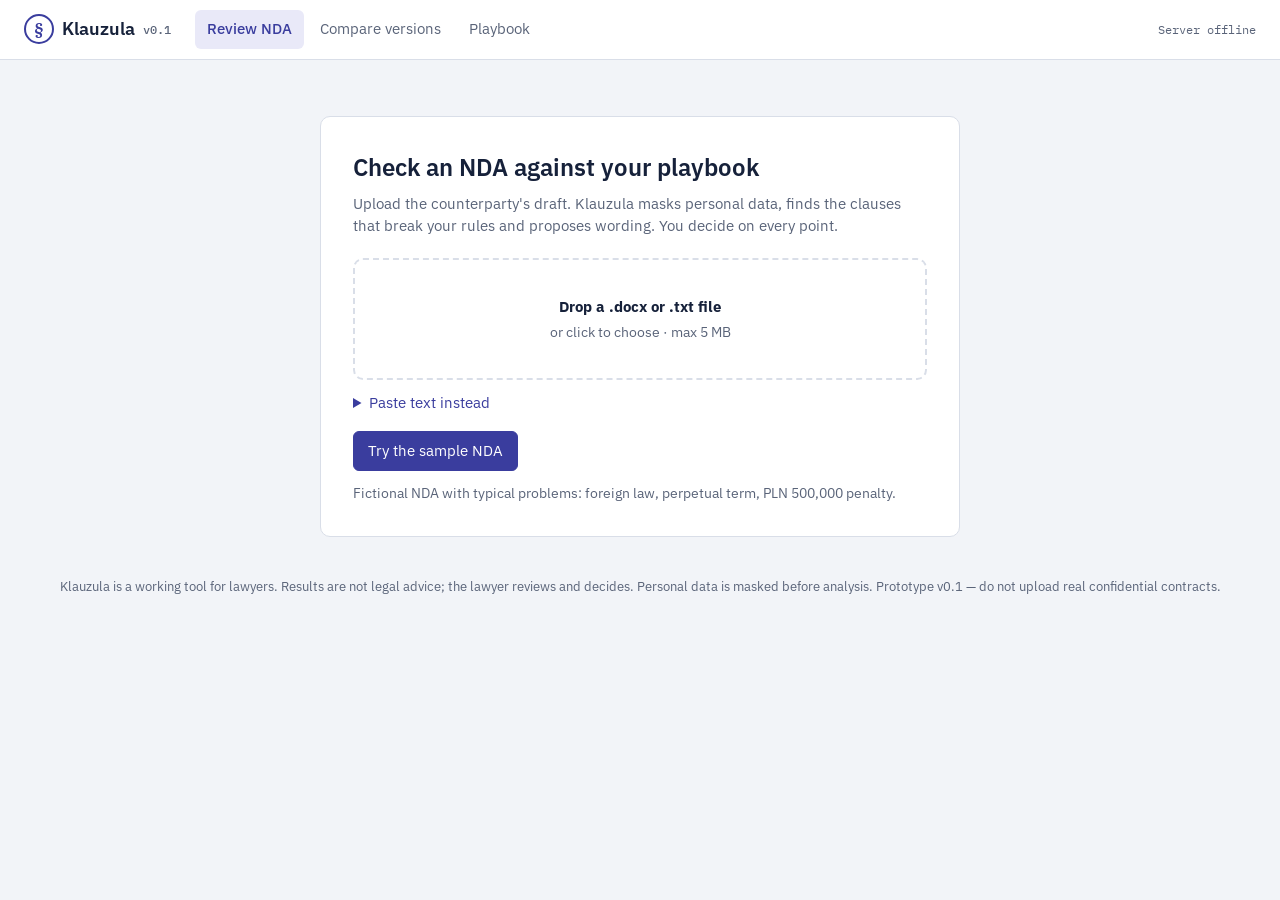
==== app/static/index.html @ 466006b3 "feat: add Klauzula v0.1 NDA review prototype - Python stdlib server (app/server.py), no packages nee" ====
<!doctype html>
<html lang="en">
<head>
  <meta charset="utf-8">
  <meta name="viewport" content="width=device-width, initial-scale=1">
  <title>Klauzula — NDA review</title>
  <link rel="preconnect" href="https://fonts.googleapis.com">
  <link rel="stylesheet" href="https://fonts.googleapis.com/css2?family=IBM+Plex+Mono:wght@400;500&family=IBM+Plex+Sans:wght@400;500;600&family=IBM+Plex+Serif:ital,wght@0,400;0,600;1,400&display=swap">
  <link rel="stylesheet" href="app.css">
</head>
<body>
  <header class="topbar">
    <div class="brand"><span class="mark" aria-hidden="true">§</span> Klauzula <span class="ver">v0.1</span></div>
    <nav class="tabs" role="tablist">
      <button role="tab" id="tab-review" aria-selected="true" data-view="review">Review NDA</button>
      <button role="tab" id="tab-compare" aria-selected="false" data-view="compare">Compare versions</button>
      <button role="tab" id="tab-playbook" aria-selected="false" data-view="playbook">Playbook</button>
    </nav>
    <span class="mode" id="mode-badge">…</span>
  </header>

  <main>
    <!-- 1. Review -->
    <section class="view" id="view-review">
      <div class="intake" id="intake">
        <div class="intake-card">
          <h1>Check an NDA against your playbook</h1>
          <p class="lead">Upload the counterparty's draft. Klauzula masks personal data, finds the clauses that break your rules and proposes wording. You decide on every point.</p>
          <label class="drop" id="drop" for="file-input">
            <input type="file" id="file-input" accept=".docx,.txt,.md">
            <strong>Drop a .docx or .txt file</strong>
            <span>or click to choose · max 5 MB</span>
          </label>
          <details>
            <summary>Paste text instead</summary>
            <textarea id="paste" rows="8" placeholder="Paste the NDA text here…"></textarea>
            <button class="btn" id="paste-run">Check pasted text</button>
          </details>
          <div class="row">
            <button class="btn primary" id="sample-run">Try the sample NDA</button>
            <span class="hint">Fictional NDA with typical problems: foreign law, perpetual term, PLN 500,000 penalty.</span>
          </div>
          <p class="error" id="review-error" hidden></p>
        </div>
      </div>

      <div class="workspace" id="workspace" hidden>
        <div class="summary">
          <div>
            <div class="eyebrow" id="sum-file">contract</div>
            <div class="chips" id="sum-chips"></div>
          </div>
          <div class="summary-meta" id="sum-meta"></div>
          <div class="actions">
            <button class="btn" id="new-review">New review</button>
            <button class="btn" data-export="md">Export .md</button>
            <button class="btn primary" data-export="doc">Export for Word</button>
          </div>
        </div>
        <div class="panes">
          <article class="doc" id="doc" aria-label="Contract text"></article>
          <aside class="findings" id="findings" aria-label="Findings"></aside>
        </div>
      </div>
    </section>

    <!-- 2. Compare -->
    <section class="view" id="view-compare" hidden>
      <div class="compare-inputs">
        <div>
          <label for="old-text">Version A — what we sent</label>
          <textarea id="old-text" rows="10" placeholder="Paste version A…"></textarea>
        </div>
        <div>
          <label for="new-text">Version B — what came back</label>
          <textarea id="new-text" rows="10" placeholder="Paste version B…"></textarea>
        </div>
      </div>
      <div class="row">
        <button class="btn primary" id="compare-run">Compare</button>
        <button class="btn" id="compare-sample">Load sample versions</button>
        <span class="hint">Shows what changed and whether the change created or removed a risk.</span>
      </div>
      <p class="error" id="compare-error" hidden></p>
      <div id="compare-result"></div>
    </section>

    <!-- 3. Playbook -->
    <section class="view" id="view-playbook" hidden>
      <div class="pb-head">
        <h1 id="pb-title">Playbook</h1>
        <p class="hint" id="pb-status"></p>
      </div>
      <div class="table-wrap"><table class="pb" id="pb-table"></table></div>
    </section>
  </main>

  <footer class="disclaimer">
    Klauzula is a working tool for lawyers. Results are not legal advice; the lawyer reviews and decides. Personal data is masked before analysis. Prototype v0.1 — do not upload real confidential contracts.
  </footer>
  <script src="app.js"></script>
</body>
</html>
---- app/static/app.css ----
/* Klauzula — visual style v0.1 (see docs/08_design.md)
   Layout: a lawyer's desk — contract on the left, findings on the right. */
:root {
  --ink: #16213a;        /* text, top bar */
  --paper: #f2f4f8;      /* page background, cool */
  --sheet: #ffffff;      /* contract sheet, cards */
  --line: #d9dee8;
  --muted: #5a6479;
  --stamp: #3a3d9e;      /* accent: stamp-ink violet-blue */
  --stamp-soft: #e9e9f8;
  --risk: #b42318;  --risk-soft: #fdecea;
  --review: #a15c07; --review-soft: #fdf3e2;
  --ok: #1e7a4f;    --ok-soft: #e6f4ec;
  --ins: #dff3e7; --del: #fbe3e1;
  --font-ui: "IBM Plex Sans", "Segoe UI", system-ui, sans-serif;
  --font-doc: "IBM Plex Serif", Georgia, "Times New Roman", serif;
  --font-mono: "IBM Plex Mono", ui-monospace, Menlo, monospace;
  --radius: 6px;
}
@media (prefers-color-scheme: dark) {
  :root {
    --ink: #e6e9f2; --paper: #11151f; --sheet: #1a2030; --line: #2e3648; --muted: #9aa3b8;
    --stamp: #9fa3ff; --stamp-soft: #262a52;
    --risk: #ff8a80; --risk-soft: #3a1d1d; --review: #f5b759; --review-soft: #3a2c14;
    --ok: #6fd3a0; --ok-soft: #15301f; --ins: #17351f; --del: #3d1c1c;
    color-scheme: dark;
  }
}
* { box-sizing: border-box; }
body { margin: 0; font: 15px/1.5 var(--font-ui); color: var(--ink); background: var(--paper); }
[hidden] { display: none !important; }
h1 { font-size: 1.5rem; font-weight: 600; margin: 0 0 .5rem; text-wrap: balance; }
button { font: inherit; }
:focus-visible { outline: 2px solid var(--stamp); outline-offset: 2px; }

.topbar { display: flex; align-items: center; gap: 24px; padding: 10px 24px; background: var(--sheet); border-bottom: 1px solid var(--line); flex-wrap: wrap; }
.brand { font-weight: 600; font-size: 1.1rem; display: flex; align-items: center; gap: 8px; }
.mark { display: inline-grid; place-items: center; width: 30px; height: 30px; border-radius: 50%; border: 2px solid var(--stamp); color: var(--stamp); font-family: var(--font-doc); font-size: 1.05rem; }
.ver { font: 500 .75rem var(--font-mono); color: var(--muted); }
.tabs { display: flex; gap: 4px; flex: 1; }
.tabs button { background: none; border: 0; padding: 8px 12px; border-radius: var(--radius); color: var(--muted); cursor: pointer; }
.tabs button[aria-selected="true"] { color: var(--stamp); background: var(--stamp-soft); font-weight: 500; }
.mode { font: .78rem var(--font-mono); color: var(--muted); }

main { padding: 24px; max-width: 1400px; margin: 0 auto; }
.btn { border: 1px solid var(--line); background: var(--sheet); color: var(--ink); padding: 8px 14px; border-radius: var(--radius); cursor: pointer; }
.btn:hover { border-color: var(--stamp); }
.btn.primary { background: var(--stamp); border-color: var(--stamp); color: var(--sheet); }
.row { display: flex; gap: 12px; align-items: center; flex-wrap: wrap; margin-top: 16px; }
.hint { color: var(--muted); font-size: .85rem; }
.error { color: var(--risk); }
.eyebrow { font: 500 .75rem var(--font-mono); letter-spacing: .04em; text-transform: uppercase; color: var(--muted); }

/* Intake */
.intake { display: grid; place-items: start center; padding-top: 32px; }
.intake-card { max-width: 640px; width: 100%; background: var(--sheet); border: 1px solid var(--line); border-radius: 10px; padding: 32px; }
.lead { color: var(--muted); margin-top: 0; }
.drop { display: grid; gap: 4px; place-items: center; padding: 36px 16px; border: 2px dashed var(--line); border-radius: 10px; cursor: pointer; text-align: center; margin: 20px 0 12px; }
.drop:hover, .drop.over { border-color: var(--stamp); background: var(--stamp-soft); }
.drop input { position: absolute; opacity: 0; width: 1px; height: 1px; }
.drop span { color: var(--muted); font-size: .85rem; }
details summary { cursor: pointer; color: var(--stamp); }
textarea { width: 100%; font: .9rem/1.5 var(--font-doc); padding: 10px; border: 1px solid var(--line); border-radius: var(--radius); background: var(--sheet); color: var(--ink); margin: 8px 0; }

/* Workspace */
.summary { display: flex; gap: 24px; align-items: center; flex-wrap: wrap; background: var(--sheet); border: 1px solid var(--line); border-radius: 10px; padding: 14px 18px; margin-bottom: 16px; }
.summary-meta { color: var(--muted); font-size: .85rem; flex: 1; min-width: 200px; }
.actions { display: flex; gap: 8px; flex-wrap: wrap; }
.chips { display: flex; gap: 8px; margin-top: 4px; flex-wrap: wrap; }
.chip { font-size: .8rem; font-weight: 500; padding: 2px 10px; border-radius: 999px; font-variant-numeric: tabular-nums; }
.chip.risk { background: var(--risk-soft); color: var(--risk); }
.chip.review { background: var(--review-soft); color: var(--review); }
.chip.ok { background: var(--ok-soft); color: var(--ok); }
.panes { display: grid; grid-template-columns: minmax(0, 1.1fr) minmax(0, 1fr); gap: 16px; align-items: start; }
@media (max-width: 900px) { .panes, .compare-inputs { grid-template-columns: 1fr !important; } }

.doc { background: var(--sheet); border: 1px solid var(--line); border-radius: 4px; padding: 32px 40px; font-family: var(--font-doc); max-height: calc(100vh - 220px); overflow: auto; }
.clause { padding: 6px 10px; margin: 0 -10px 10px; border-left: 3px solid transparent; border-radius: 2px; }
.clause h3 { font: 600 .98rem var(--font-doc); margin: 0 0 4px; }
.clause p { margin: 0; white-space: pre-wrap; }
.clause.risk { border-left-color: var(--risk); background: var(--risk-soft); }
.clause.review { border-left-color: var(--review); background: var(--review-soft); }
.clause.active { outline: 2px solid var(--stamp); }
.ref { font: .75rem var(--font-mono); color: var(--muted); margin-right: 6px; }
mark.pii { background: var(--stamp-soft); color: var(--stamp); font: .8rem var(--font-mono); padding: 0 3px; border-radius: 3px; }

.findings { display: grid; gap: 10px; max-height: calc(100vh - 220px); overflow: auto; padding-right: 4px; }
.finding { background: var(--sheet); border: 1px solid var(--line); border-left: 4px solid var(--line); border-radius: var(--radius); padding: 12px 14px; }
.finding.risk { border-left-color: var(--risk); }
.finding.review { border-left-color: var(--review); }
.finding.ok { border-left-color: var(--ok); }
.finding header { display: flex; gap: 8px; align-items: baseline; justify-content: space-between; cursor: pointer; }
.finding h4 { margin: 0; font-size: .95rem; font-weight: 600; }
.finding .meta { font: .75rem var(--font-mono); color: var(--muted); white-space: nowrap; }
.finding blockquote { margin: 8px 0; padding-left: 10px; border-left: 2px solid var(--line); font: italic .88rem var(--font-doc); color: var(--muted); }
.finding .why { margin: 6px 0; font-size: .9rem; }
.finding .std { font-size: .8rem; color: var(--muted); }
.finding textarea { font-size: .85rem; }
.finding .decide { display: flex; gap: 8px; flex-wrap: wrap; align-items: center; }
.finding.accepted { box-shadow: inset 0 0 0 1px var(--ok); }
.finding.rejected { opacity: .7; }
.decision { font-size: .8rem; font-weight: 500; }
.ok-group summary { color: var(--muted); padding: 6px 0; }

/* Compare */
.compare-inputs { display: grid; grid-template-columns: 1fr 1fr; gap: 16px; }
.compare-inputs label { font-weight: 500; }
.risk-changes { display: grid; gap: 8px; margin: 20px 0; }
.rc { display: flex; gap: 10px; align-items: baseline; padding: 10px 14px; border-radius: var(--radius); background: var(--sheet); border: 1px solid var(--line); }
.rc.new_risk { border-left: 4px solid var(--risk); }
.rc.resolved { border-left: 4px solid var(--ok); }
.rc strong { white-space: nowrap; }
.diff { background: var(--sheet); border: 1px solid var(--line); border-radius: 4px; padding: 24px 32px; font-family: var(--font-doc); }
.diff .clause { border-left-color: var(--line); }
.diff .tag { font: .7rem var(--font-mono); text-transform: uppercase; letter-spacing: .04em; color: var(--muted); margin-left: 6px; }
ins { background: var(--ins); text-decoration: none; }
del { background: var(--del); }

/* Playbook */
.table-wrap { overflow-x: auto; background: var(--sheet); border: 1px solid var(--line); border-radius: 10px; }
table.pb { border-collapse: collapse; width: 100%; font-size: .88rem; }
.pb th, .pb td { text-align: left; vertical-align: top; padding: 10px 12px; border-bottom: 1px solid var(--line); }
.pb th { font-weight: 600; background: var(--paper); }
.pb td:first-child { font-family: var(--font-mono); white-space: nowrap; }
.pb td.edit { font-family: var(--font-doc); }

.disclaimer { text-align: center; color: var(--muted); font-size: .8rem; padding: 16px 24px 28px; }
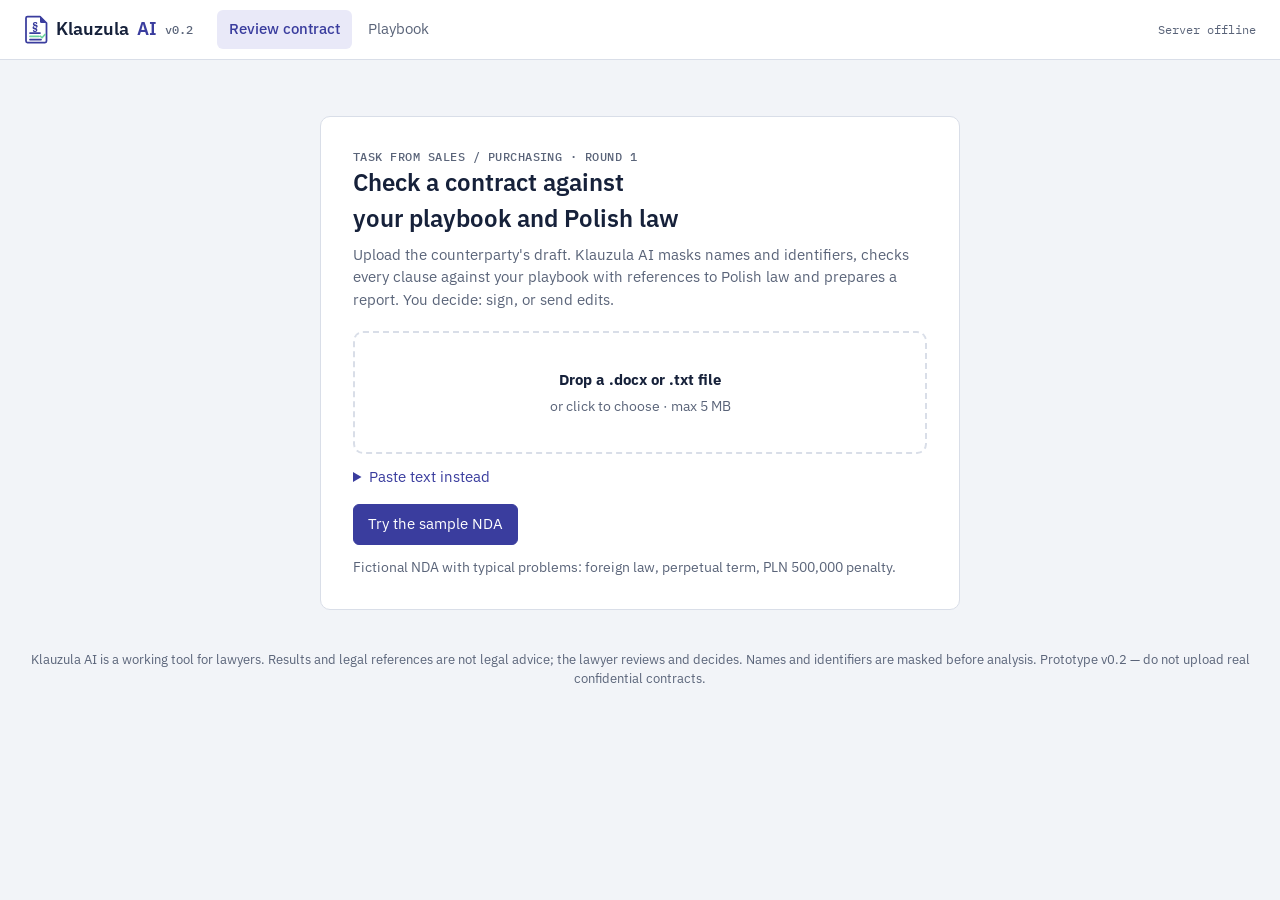
==== commit f6415417: "feat: add Klauzula AI v0.2 skeleton aligned with TO-BE process - Mask people's names after cue words" ====
--- a/app/static/index.html
+++ b/app/static/index.html
@@ -3,29 +3,39 @@
 <head>
   <meta charset="utf-8">
   <meta name="viewport" content="width=device-width, initial-scale=1">
-  <title>Klauzula — NDA review</title>
+  <title>Klauzula AI — contract review</title>
+  <link rel="icon" href="favicon.svg" type="image/svg+xml">
   <link rel="preconnect" href="https://fonts.googleapis.com">
   <link rel="stylesheet" href="https://fonts.googleapis.com/css2?family=IBM+Plex+Mono:wght@400;500&family=IBM+Plex+Sans:wght@400;500;600&family=IBM+Plex+Serif:ital,wght@0,400;0,600;1,400&display=swap">
   <link rel="stylesheet" href="app.css">
 </head>
 <body>
   <header class="topbar">
-    <div class="brand"><span class="mark" aria-hidden="true">§</span> Klauzula <span class="ver">v0.1</span></div>
+    <div class="brand">
+      <svg class="logo" viewBox="0 0 48 58" aria-hidden="true">
+        <path class="l-sheet" d="M7 3h25l13 13v36a3 3 0 0 1-3 3H7a3 3 0 0 1-3-3V6a3 3 0 0 1 3-3z"/>
+        <path class="l-fold" d="M32 3v10a3 3 0 0 0 3 3h10z"/>
+        <text x="21" y="29" text-anchor="middle">§</text>
+        <path class="l-line" d="M12 36h20M12 49h22"/>
+        <path class="l-ok" d="M12 42.5h18M33 42.5l3 3 6-6.5"/>
+      </svg>
+      Klauzula <span class="ai">AI</span> <span class="ver">v0.2</span>
+    </div>
     <nav class="tabs" role="tablist">
-      <button role="tab" id="tab-review" aria-selected="true" data-view="review">Review NDA</button>
-      <button role="tab" id="tab-compare" aria-selected="false" data-view="compare">Compare versions</button>
+      <button role="tab" id="tab-review" aria-selected="true" data-view="review">Review contract</button>
       <button role="tab" id="tab-playbook" aria-selected="false" data-view="playbook">Playbook</button>
     </nav>
     <span class="mode" id="mode-badge">…</span>
   </header>
 
   <main>
-    <!-- 1. Review -->
+    <!-- Review: round 1 intake, then the report with the lawyer's decision; new versions are next rounds -->
     <section class="view" id="view-review">
       <div class="intake" id="intake">
         <div class="intake-card">
-          <h1>Check an NDA against your playbook</h1>
-          <p class="lead">Upload the counterparty's draft. Klauzula masks personal data, finds the clauses that break your rules and proposes wording. You decide on every point.</p>
+          <div class="eyebrow">Task from sales / purchasing · round 1</div>
+          <h1>Check a contract against your playbook and Polish law</h1>
+          <p class="lead">Upload the counterparty's draft. Klauzula AI masks names and identifiers, checks every clause against your playbook with references to Polish law and prepares a report. You decide: sign, or send edits.</p>
           <label class="drop" id="drop" for="file-input">
             <input type="file" id="file-input" accept=".docx,.txt,.md">
             <strong>Drop a .docx or .txt file</strong>
@@ -33,7 +43,7 @@
           </label>
           <details>
             <summary>Paste text instead</summary>
-            <textarea id="paste" rows="8" placeholder="Paste the NDA text here…"></textarea>
+            <textarea id="paste" rows="8" placeholder="Paste the contract text here…"></textarea>
             <button class="btn" id="paste-run">Check pasted text</button>
           </details>
           <div class="row">
@@ -52,11 +62,36 @@
           </div>
           <div class="summary-meta" id="sum-meta"></div>
           <div class="actions">
-            <button class="btn" id="new-review">New review</button>
-            <button class="btn" data-export="md">Export .md</button>
-            <button class="btn primary" data-export="doc">Export for Word</button>
+            <button class="btn" id="new-review">New contract</button>
           </div>
         </div>
+
+        <div class="since" id="since" hidden></div>
+
+        <div class="decision-panel" id="decision-panel">
+          <div class="dp-q">
+            <div class="eyebrow">Your decision</div>
+            <strong id="dp-question">Any red flags?</strong>
+            <span class="hint" id="dp-hint"></span>
+          </div>
+          <div class="dp-actions">
+            <button class="btn verdict" data-verdict="sign">No — ready for signing</button>
+            <button class="btn verdict" data-verdict="edits">Yes — send edits to the counterparty</button>
+          </div>
+          <div class="dp-out" id="dp-out" hidden>
+            <p id="dp-result"></p>
+            <div class="actions">
+              <button class="btn" data-export="md">Report .md</button>
+              <button class="btn primary" data-export="doc">Report for Word</button>
+            </div>
+            <div class="next-round" id="next-round" hidden>
+              <span class="hint">Counterparty answered with a new version?</span>
+              <label class="btn" for="next-file"><input type="file" id="next-file" accept=".docx,.txt,.md" hidden>Upload new version</label>
+              <button class="btn" id="next-sample">Try sample version 2</button>
+            </div>
+          </div>
+        </div>
+
         <div class="panes">
           <article class="doc" id="doc" aria-label="Contract text"></article>
           <aside class="findings" id="findings" aria-label="Findings"></aside>
@@ -64,28 +99,7 @@
       </div>
     </section>
 
-    <!-- 2. Compare -->
-    <section class="view" id="view-compare" hidden>
-      <div class="compare-inputs">
-        <div>
-          <label for="old-text">Version A — what we sent</label>
-          <textarea id="old-text" rows="10" placeholder="Paste version A…"></textarea>
-        </div>
-        <div>
-          <label for="new-text">Version B — what came back</label>
-          <textarea id="new-text" rows="10" placeholder="Paste version B…"></textarea>
-        </div>
-      </div>
-      <div class="row">
-        <button class="btn primary" id="compare-run">Compare</button>
-        <button class="btn" id="compare-sample">Load sample versions</button>
-        <span class="hint">Shows what changed and whether the change created or removed a risk.</span>
-      </div>
-      <p class="error" id="compare-error" hidden></p>
-      <div id="compare-result"></div>
-    </section>
-
-    <!-- 3. Playbook -->
+    <!-- Playbook -->
     <section class="view" id="view-playbook" hidden>
       <div class="pb-head">
         <h1 id="pb-title">Playbook</h1>
@@ -96,7 +110,7 @@
   </main>
 
   <footer class="disclaimer">
-    Klauzula is a working tool for lawyers. Results are not legal advice; the lawyer reviews and decides. Personal data is masked before analysis. Prototype v0.1 — do not upload real confidential contracts.
+    Klauzula AI is a working tool for lawyers. Results and legal references are not legal advice; the lawyer reviews and decides. Names and identifiers are masked before analysis. Prototype v0.2 — do not upload real confidential contracts.
   </footer>
   <script src="app.js"></script>
 </body>
--- a/app/static/app.css
+++ b/app/static/app.css
@@ -1,4 +1,4 @@
-/* Klauzula — visual style v0.1 (see docs/08_design.md)
+/* Klauzula AI — visual style v0.2 (see docs/08_design.md)
    Layout: a lawyer's desk — contract on the left, findings on the right. */
 :root {
   --ink: #16213a;        /* text, top bar */
@@ -15,6 +15,7 @@
   --font-ui: "IBM Plex Sans", "Segoe UI", system-ui, sans-serif;
   --font-doc: "IBM Plex Serif", Georgia, "Times New Roman", serif;
   --font-mono: "IBM Plex Mono", ui-monospace, Menlo, monospace;
+  --brand-ok: #6fd3a0;   /* logo check mark */
   --radius: 6px;
 }
 @media (prefers-color-scheme: dark) {
@@ -35,7 +36,14 @@
 
 .topbar { display: flex; align-items: center; gap: 24px; padding: 10px 24px; background: var(--sheet); border-bottom: 1px solid var(--line); flex-wrap: wrap; }
 .brand { font-weight: 600; font-size: 1.1rem; display: flex; align-items: center; gap: 8px; }
-.mark { display: inline-grid; place-items: center; width: 30px; height: 30px; border-radius: 50%; border: 2px solid var(--stamp); color: var(--stamp); font-family: var(--font-doc); font-size: 1.05rem; }
+.logo { width: 24px; height: 29px; flex: none; }
+.logo .l-sheet { fill: var(--sheet); stroke: var(--stamp); stroke-width: 3.5; stroke-linejoin: round; }
+.logo .l-fold { fill: var(--stamp); }
+.logo text { fill: var(--stamp); font: 700 21px var(--font-doc); }
+.logo .l-line, .logo .l-ok { fill: none; stroke-width: 3.5; stroke-linecap: round; stroke-linejoin: round; }
+.logo .l-line { stroke: var(--stamp); }
+.logo .l-ok { stroke: var(--brand-ok); }
+.ai { color: var(--stamp); }
 .ver { font: 500 .75rem var(--font-mono); color: var(--muted); }
 .tabs { display: flex; gap: 4px; flex: 1; }
 .tabs button { background: none; border: 0; padding: 8px 12px; border-radius: var(--radius); color: var(--muted); cursor: pointer; }
@@ -72,7 +80,7 @@
 .chip.review { background: var(--review-soft); color: var(--review); }
 .chip.ok { background: var(--ok-soft); color: var(--ok); }
 .panes { display: grid; grid-template-columns: minmax(0, 1.1fr) minmax(0, 1fr); gap: 16px; align-items: start; }
-@media (max-width: 900px) { .panes, .compare-inputs { grid-template-columns: 1fr !important; } }
+@media (max-width: 900px) { .panes { grid-template-columns: 1fr !important; } }
 
 .doc { background: var(--sheet); border: 1px solid var(--line); border-radius: 4px; padding: 32px 40px; font-family: var(--font-doc); max-height: calc(100vh - 220px); overflow: auto; }
 .clause { padding: 6px 10px; margin: 0 -10px 10px; border-left: 3px solid transparent; border-radius: 2px; }
@@ -102,17 +110,25 @@
 .decision { font-size: .8rem; font-weight: 500; }
 .ok-group summary { color: var(--muted); padding: 6px 0; }
 
-/* Compare */
-.compare-inputs { display: grid; grid-template-columns: 1fr 1fr; gap: 16px; }
-.compare-inputs label { font-weight: 500; }
-.risk-changes { display: grid; gap: 8px; margin: 20px 0; }
+/* Decision: any red flags? */
+.decision-panel { display: grid; grid-template-columns: minmax(220px, 1fr) auto; gap: 10px 20px; align-items: center; background: var(--sheet); border: 1px solid var(--line); border-left: 4px solid var(--stamp); border-radius: 10px; padding: 14px 18px; margin-bottom: 16px; }
+.dp-q { display: grid; gap: 2px; }
+.dp-actions { display: flex; gap: 8px; flex-wrap: wrap; }
+.dp-out { grid-column: 1 / -1; display: flex; gap: 12px 20px; align-items: center; flex-wrap: wrap; border-top: 1px solid var(--line); padding-top: 10px; }
+.dp-out p { margin: 0; flex: 1; min-width: 240px; }
+.next-round { display: flex; gap: 8px; align-items: center; flex-wrap: wrap; width: 100%; }
+label.btn { display: inline-block; }
+@media (max-width: 700px) { .decision-panel { grid-template-columns: 1fr; } }
+
+/* New round: what changed since the previous version */
+.since { display: grid; gap: 8px; margin-bottom: 16px; }
+.since p { margin: 0; }
 .rc { display: flex; gap: 10px; align-items: baseline; padding: 10px 14px; border-radius: var(--radius); background: var(--sheet); border: 1px solid var(--line); }
 .rc.new_risk { border-left: 4px solid var(--risk); }
 .rc.resolved { border-left: 4px solid var(--ok); }
 .rc strong { white-space: nowrap; }
-.diff { background: var(--sheet); border: 1px solid var(--line); border-radius: 4px; padding: 24px 32px; font-family: var(--font-doc); }
-.diff .clause { border-left-color: var(--line); }
-.diff .tag { font: .7rem var(--font-mono); text-transform: uppercase; letter-spacing: .04em; color: var(--muted); margin-left: 6px; }
+.clause.removed { opacity: .75; }
+.clause .tag { font: .7rem var(--font-mono); text-transform: uppercase; letter-spacing: .04em; color: var(--muted); margin-left: 6px; }
 ins { background: var(--ins); text-decoration: none; }
 del { background: var(--del); }
 
@@ -123,5 +139,7 @@
 .pb th { font-weight: 600; background: var(--paper); }
 .pb td:first-child { font-family: var(--font-mono); white-space: nowrap; }
 .pb td.edit { font-family: var(--font-doc); }
+.pb td.law, .finding .law { font-size: .8rem; color: var(--muted); }
+.finding .law { margin: 4px 0 8px; padding: 6px 8px; background: var(--stamp-soft); border-radius: 4px; color: var(--ink); }
 
 .disclaimer { text-align: center; color: var(--muted); font-size: .8rem; padding: 16px 24px 28px; }
